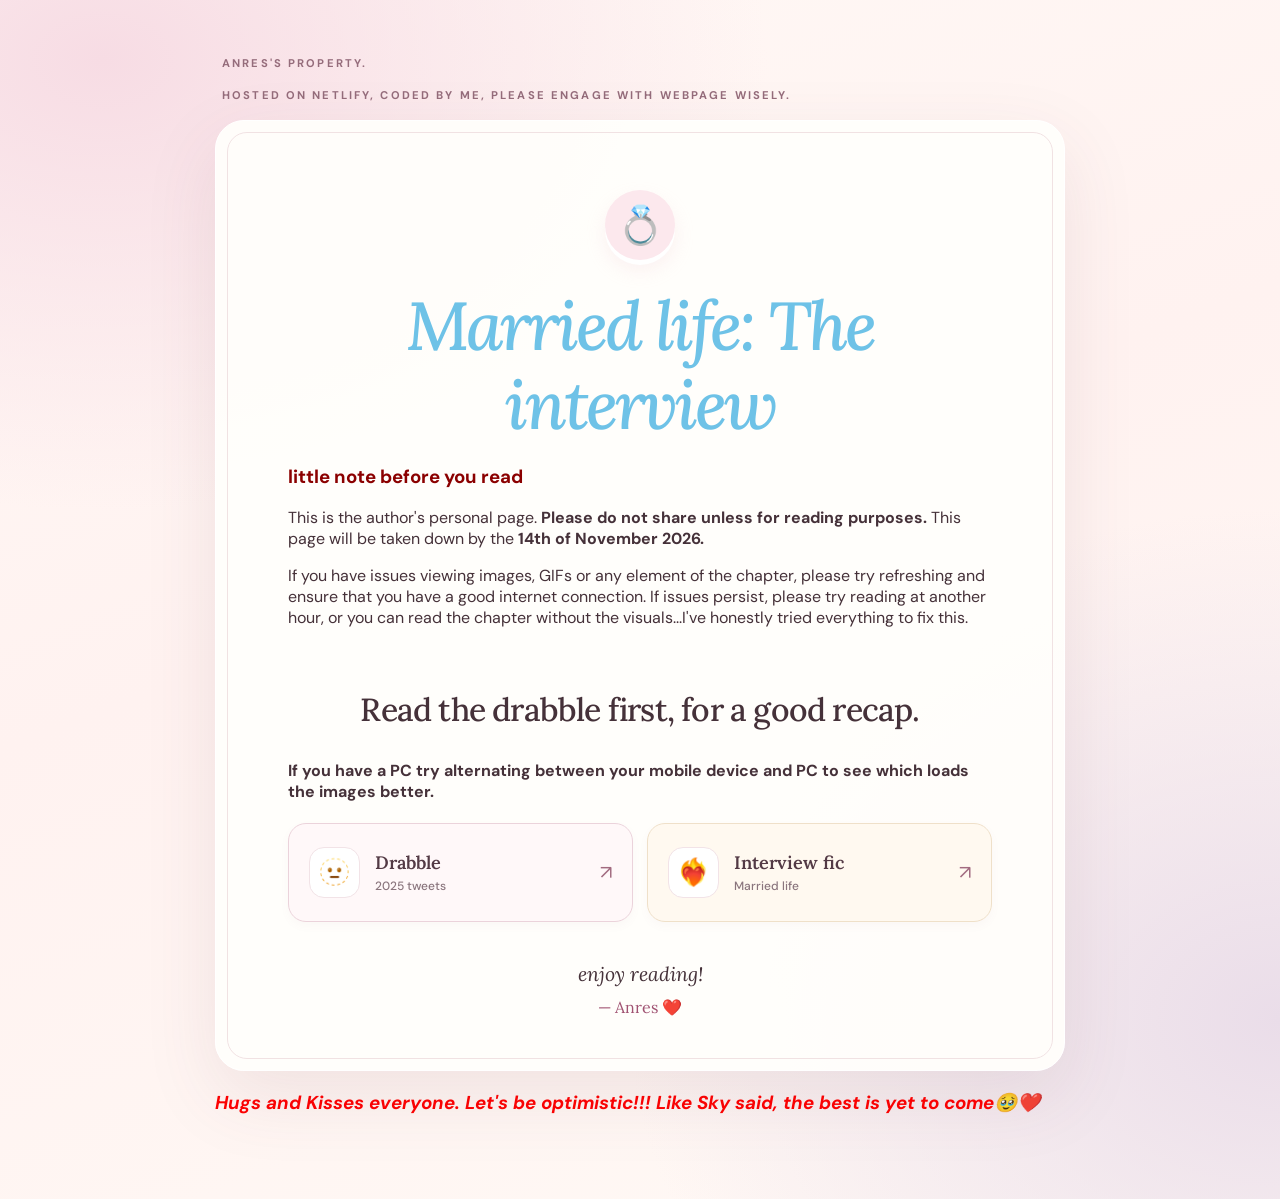
==== index.html @ f1b10a04 "moved files" ====
<!DOCTYPE html>
<html lang="en">
<head>
  <meta charset="UTF-8">
  <meta name="viewport" content="width=device-width, initial-scale=1.0">
  <meta name="robots" content="noindex, nofollow, noarchive">
  <meta name="theme-color" content="#fff7f4">
  <meta name="description" content="A personal reading page for Boyfriend Applications, by Anres.">
  <title>SkyNani Interview ♡ | Anres</title>
  <link rel="preconnect" href="https://fonts.googleapis.com">
  <link rel="preconnect" href="https://fonts.gstatic.com" crossorigin>
  <link href="https://fonts.googleapis.com/css2?family=DM+Sans:wght@400;500;600;700&family=Lora:ital,wght@0,400;0,500;0,600;1,400;1,500&display=swap" rel="stylesheet">
  <style>
    :root {
      color-scheme: light;
      --ink: #453139;
      --muted: #79676e;
      --rose: #6ec2e7;
      --line: #e9d3d9;
      --paper: #fffefa;
      --shadow: 0 26px 75px rgba(110, 61, 77, .10);
    }
    * { box-sizing: border-box; }
    html { scroll-behavior: smooth; }
    body {
      min-height: 100vh;
      margin: 0;
      color: var(--ink);
      font-family: "DM Sans", "Avenir Next", Arial, sans-serif;
      background:
        radial-gradient(ellipse 65% 47% at 8% 5%, #f7dce4 0, transparent 80%),
        radial-gradient(ellipse 60% 50% at 100% 85%, #eadde9 0, transparent 85%),
        linear-gradient(160deg, #fff9f6 0%, #fff2f0 45%, #fff9f5 100%);
    }
    body::before {
      content: ""; position: fixed; inset: 0; z-index: -1; pointer-events: none;
      background-image: radial-gradient(#b9869660 .65px, transparent .65px);
      background-size: 22px 22px; opacity: .16;
    }
    a { -webkit-tap-highlight-color: transparent; }
    .site {
      width: min(100% - 32px, 850px);
      margin: 56px auto 45px;
    }
    .topline {
      display: flex; align-items: center; justify-content: space-between;
      gap: 12px; margin-bottom: 18px; padding: 0 7px;
      font-size: .70rem; font-weight: 700; letter-spacing: .19em; text-transform: uppercase;
      color: #956c7b;
    }
    .topline .small-heart { font-size: 1.4rem; letter-spacing: 0; color: #b85f84; }
    .paper {
      position: relative; overflow: hidden; border-radius: 29px;
      background: rgba(255,254,251,.94); border: 1px solid #ffffff;
      box-shadow: var(--shadow); padding: 69px 72px 52px;
    }
    .paper::before {
      content: ""; position: absolute; inset: 11px;
      border: 1px solid #f1e2e3; border-radius: 20px;
      pointer-events: none;
    }
    .shine {
      width: 70px; height: 70px; border-radius: 50%;
      background: #fce8ed; display: grid; place-items: center;
      font-size: 2.35rem; color: var(--rose); margin: 0 auto 27px;
      box-shadow: 0 5px 0 #fff, 0 10px 20px #eab7c333;
    }
    .hero { text-align: center; }
    .eyebrow {
      margin: 0 0 13px; color: var(--rose);
      font-size: .70rem; font-weight: 700; text-transform: uppercase;
      letter-spacing: .23em;
    }
    h1 {
      font-family: "Lora", "Iowan Old Style", Georgia, serif;
      font-weight: 500; letter-spacing: -.045em;
      font-size: clamp(2.6rem, 6.4vw, 4.25rem);
      line-height: 1.16; margin: 0 auto 19px; max-width: 680px;
    }
    h1 .first { display: block; font-size: .58em; letter-spacing: -.02em; font-weight: 400; margin-bottom: 7px; color:#886b76; }
    h1 .title-pink { color: var(--rose); font-style: italic; }
    .little-deco {
      margin: 0 auto 24px; display: flex; align-items: center;
      justify-content: center; gap: 14px; color: #b16e87;
      font-size: .95rem;
    }
    .little-deco::before, .little-deco::after {
      content: ""; height: 1px; width: 63px; background: #e8bdcb;
    }
    .intro {
      font-family: "Lora", Georgia, serif; font-size: 1.07rem;
      line-height: 1.7; color: #70a9de; margin: 0 auto 41px;
    }
    .notice {
      border: 1px solid #efd7dc;
      background: linear-gradient(145deg, #fff9f7, #fdf0f3);
      border-radius: 19px; padding: 26px 30px;
      max-width: 670px; margin: 0 auto;
    }
    .notice-title {
      display: flex; align-items: center; gap: 10px;
      margin: 0 0 14px; font-size: .88rem; font-weight: 700;
      color: #8d4965; letter-spacing: .025em;
    }
    .notice-title .emoji { font-size: 1.12rem; }
    .notice p {
      margin: 0 0 13px; font-size: .94rem; line-height: 1.85;
      color: #67545e;
    }
    .notice p:last-child { margin-bottom: 0; }
    .notice strong { color: #5cc6d4; }
    .chapters { padding-top: 44px; }
    .section-overline { font-size: .68rem; font-weight: 700; letter-spacing: .19em; color: #ad6b82; text-transform: uppercase; text-align: center; margin: 0 0 10px; }
    h2 { font: 500 clamp(1.5rem, 3.4vw, 2rem)/1.35 "Lora", Georgia,serif; text-align:center; letter-spacing: -.025em; margin: 0 0 28px; }
    .chapter-grid { display: grid; grid-template-columns: repeat(2, minmax(0, 1fr)); gap: 14px; }
    .chapter-link {
      position: relative;
      display: flex; align-items: center; gap: 15px;
      border-radius: 18px; padding: 19px 20px;
      border: 1px solid #ebd3db;
      background: #fff8f9;
      color: #533a45;
      text-decoration: none;
      min-height: 99px;
      box-shadow: 0 4px 10px #9e6a7e0a;
      transition: background .2s ease, transform .2s ease, box-shadow .2s ease, border-color .2s ease;
    }
    .chapter-link:nth-child(2) { background: #fff9f0; border-color: #efe0c9; }
    .chapter-link:nth-child(3) { background: #f7f6ff; border-color: #dfd9ed; }
    .chapter-link:nth-child(4) { background: #f3faf7; border-color: #cee9dd; }
    .chapter-link:hover { transform: translateY(-4px); box-shadow: 0 12px 28px #8b4d6a24; background: #fff; border-color: #bc8fa3; }
    .chapter-link:focus-visible { outline: 3px solid #9c5376; outline-offset: 3px; }
    .chapter-emoji {
      width: 51px; height: 51px; flex: 0 0 51px;
      background: #fff; border: 1px solid #f2e3e7;
      display: grid; place-items: center; border-radius: 15px;
      font-size: 1.65rem;
    }
    .chapter-text { min-width: 0; flex: 1; display: flex; flex-direction: column; gap: 4px; }
    .chapter-title { font-family: "Lora", Georgia, serif; font-size: 1.13rem; font-weight: 600; }
    .chapter-sub { font-size: .75rem; color: #8a757d; font-weight: 500; }
    .chapter-arrow { font-size: 1.22rem; color: #a26b80; }
    .closing { text-align: center; padding-top: 39px; }
    .closing p { font-family: "Lora", Georgia, serif; font-style: italic; font-size: 1.22rem; margin: 0 0 11px; }
    .signature { font-family: "Lora", Georgia, serif; font-size: 1rem; color: #a05272; }
    .bottom { text-align:center; margin-top: 26px; font-size: .73rem; color:#a58b95; }
    @media (max-width: 700px) {
      .site { margin-top: 27px; width: min(100% - 20px, 550px); }
      .paper { padding: 48px 23px 37px; border-radius: 22px; }
      .paper::before { inset: 7px; border-radius: 16px; }
      .notice { padding: 23px 19px; }
      .chapter-grid { grid-template-columns: 1fr; }
      .chapter-link { min-height: 83px; }
      .topline { letter-spacing: .12em; font-size: .63rem; }
    }
    @media (prefers-reduced-motion: reduce) {
      *, *::before, *::after { scroll-behavior: auto !important; transition: none !important; }
    }
  </style>
</head>
<body>
  <main class="site">
    <div class="topline"><span>anres's property.</span></div>
    <div class="topline"><span>hosted on netlify, coded by me, please engage with webpage wisely.</span></div>
    <article class="paper">
      <header class="hero">
        <div class="shine" aria-hidden="true">💍</div>
        <h1><span class="title-pink">Married life: The interview</span></h1>
      </header>

     <span class="emoji" aria-hidden="true"></span> <h3 style="color: darkred;">little note before you read</h3> </h2>
        <p>This is the author's personal page. <strong>Please do not share unless for reading purposes.</strong> This page will be taken down by the <strong>14th of November 2026.</strong></p>
        <p>If you have issues viewing images, GIFs or any element of the chapter, please try refreshing and ensure that you have a good internet connection. If issues persist, please try reading at another hour, or you can read the chapter without the visuals...I've honestly tried everything to fix this.</p>
   
      <nav class="chapters" aria-labelledby="chapter-title">
        <h2 id="chapter-title">Read the drabble first, for a good recap.</h2>
        <h4 id="chapter-title">If you have a PC try alternating between your mobile device and PC to see which loads the images better.</h4>
        <div class="chapter-grid">
          <a class="chapter-link" href="./Married_AU/main1.html"><span class="chapter-emoji" aria-hidden="true">🫥</span><span class="chapter-text"><span class="chapter-title">Drabble</span><span class="chapter-sub">2025 tweets</span></span><span class="chapter-arrow" aria-hidden="true">↗</span></a>
          <a class="chapter-link" href="./Married_AU/main2.html"><span class="chapter-emoji" aria-hidden="true">❤️‍🔥</span><span class="chapter-text"><span class="chapter-title">Interview fic</span><span class="chapter-sub">Married life</span></span><span class="chapter-arrow" aria-hidden="true">↗</span></a>
        </div>
      </nav>
      <footer class="closing"><p>enjoy reading!</p><span class="signature">— Anres ❤️</span></footer>
    </article>

    <h3 style="color: red;"><i>Hugs and Kisses everyone. Let's be optimistic!!! Like Sky said, the best is yet to come🥹❤️</i></h1>
      <figure>
        <img src="https://media1.tenor.com/m/8Z831kG3ZToAAAAd/the-best-is-yet-to-come-bts.gif" alt="">
      </figure>
  </main>
</body>
</html>
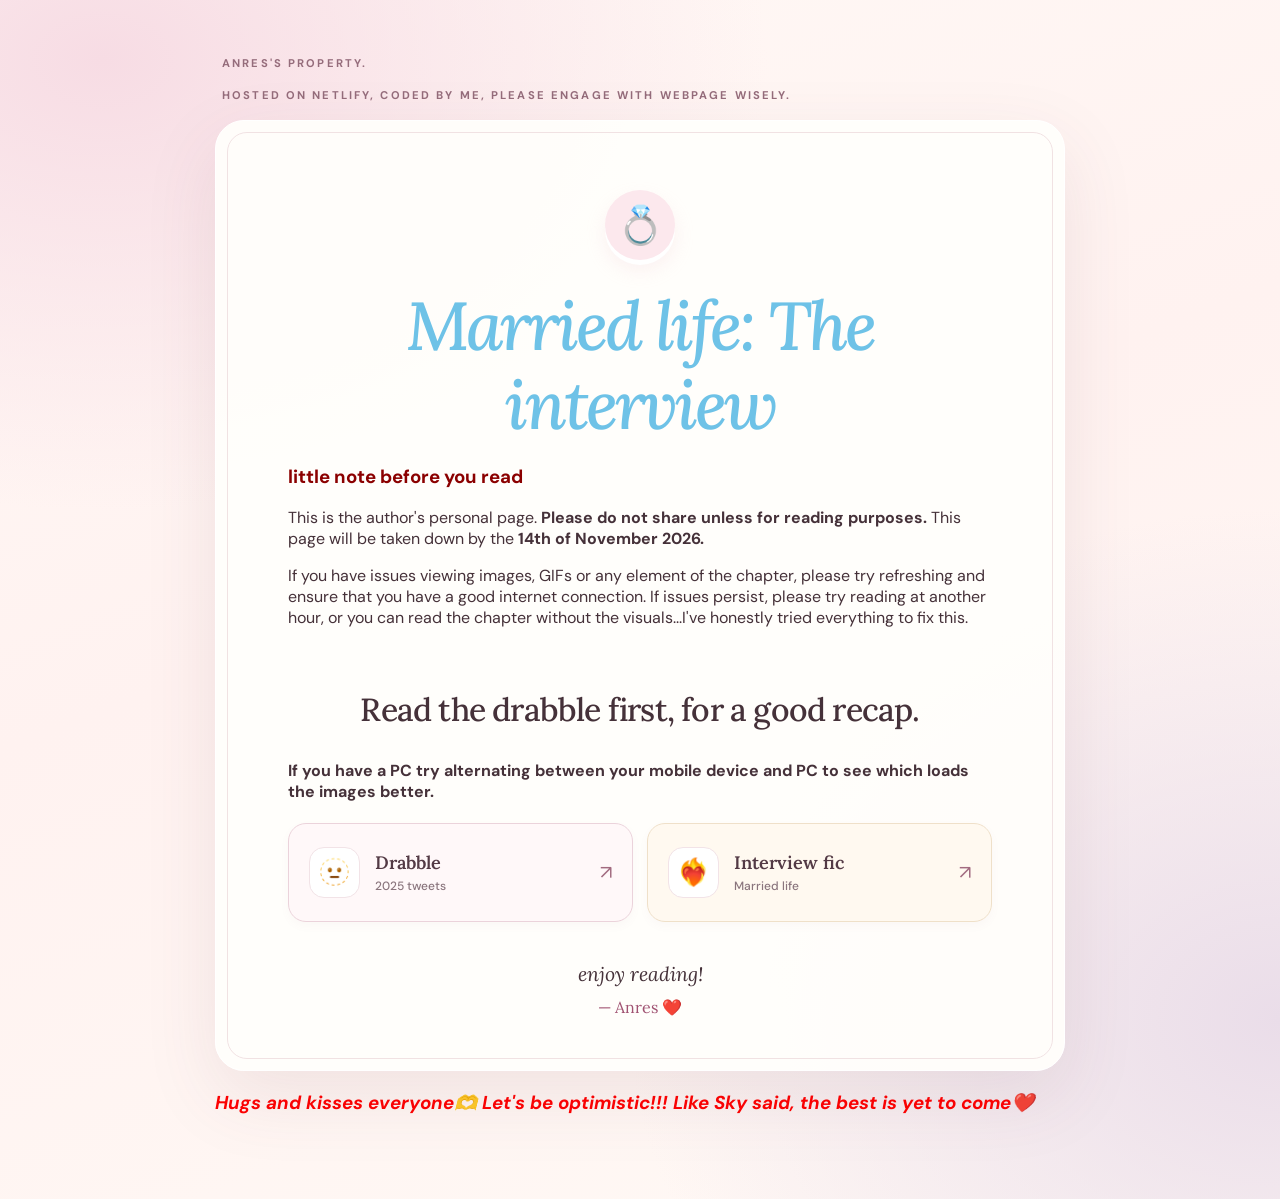
==== commit 4705c07a: "made chnages" ====
--- a/index.html
+++ b/index.html
@@ -183,7 +183,7 @@
       <footer class="closing"><p>enjoy reading!</p><span class="signature">— Anres ❤️</span></footer>
     </article>
 
-    <h3 style="color: red;"><i>Hugs and Kisses everyone. Let's be optimistic!!! Like Sky said, the best is yet to come🥹❤️</i></h1>
+    <h3 style="color: red;"><i>Hugs and kisses everyone🫶 Let's be optimistic!!! Like Sky said, the best is yet to come❤️</i></h1>
       <figure>
         <img src="https://media1.tenor.com/m/8Z831kG3ZToAAAAd/the-best-is-yet-to-come-bts.gif" alt="">
       </figure>
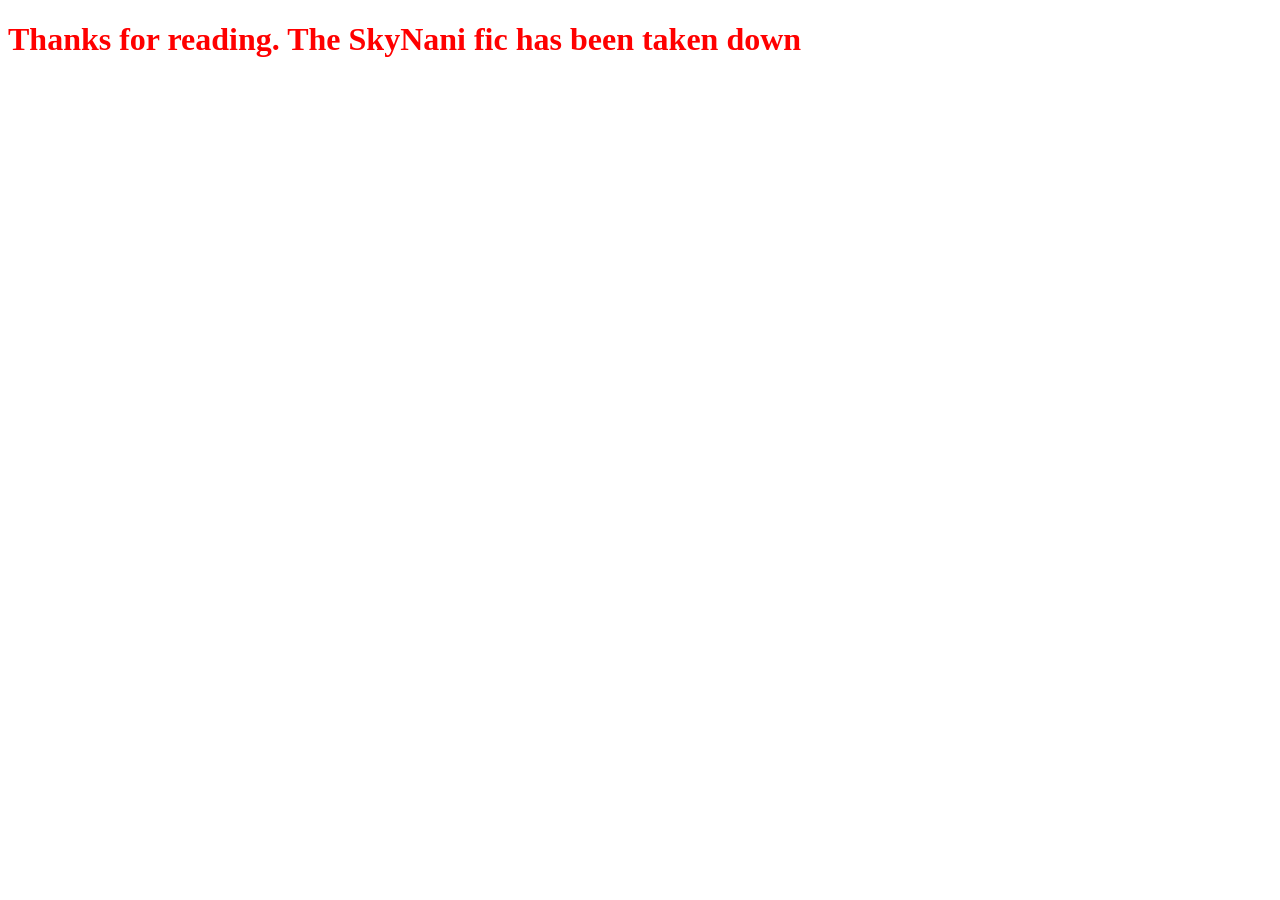
==== commit f1b400cb: "made chnages" ====
--- a/index.html
+++ b/index.html
@@ -1,192 +1,11 @@
 <!DOCTYPE html>
 <html lang="en">
 <head>
-  <meta charset="UTF-8">
-  <meta name="viewport" content="width=device-width, initial-scale=1.0">
-  <meta name="robots" content="noindex, nofollow, noarchive">
-  <meta name="theme-color" content="#fff7f4">
-  <meta name="description" content="A personal reading page for Boyfriend Applications, by Anres.">
-  <title>SkyNani Interview ♡ | Anres</title>
-  <link rel="preconnect" href="https://fonts.googleapis.com">
-  <link rel="preconnect" href="https://fonts.gstatic.com" crossorigin>
-  <link href="https://fonts.googleapis.com/css2?family=DM+Sans:wght@400;500;600;700&family=Lora:ital,wght@0,400;0,500;0,600;1,400;1,500&display=swap" rel="stylesheet">
-  <style>
-    :root {
-      color-scheme: light;
-      --ink: #453139;
-      --muted: #79676e;
-      --rose: #6ec2e7;
-      --line: #e9d3d9;
-      --paper: #fffefa;
-      --shadow: 0 26px 75px rgba(110, 61, 77, .10);
-    }
-    * { box-sizing: border-box; }
-    html { scroll-behavior: smooth; }
-    body {
-      min-height: 100vh;
-      margin: 0;
-      color: var(--ink);
-      font-family: "DM Sans", "Avenir Next", Arial, sans-serif;
-      background:
-        radial-gradient(ellipse 65% 47% at 8% 5%, #f7dce4 0, transparent 80%),
-        radial-gradient(ellipse 60% 50% at 100% 85%, #eadde9 0, transparent 85%),
-        linear-gradient(160deg, #fff9f6 0%, #fff2f0 45%, #fff9f5 100%);
-    }
-    body::before {
-      content: ""; position: fixed; inset: 0; z-index: -1; pointer-events: none;
-      background-image: radial-gradient(#b9869660 .65px, transparent .65px);
-      background-size: 22px 22px; opacity: .16;
-    }
-    a { -webkit-tap-highlight-color: transparent; }
-    .site {
-      width: min(100% - 32px, 850px);
-      margin: 56px auto 45px;
-    }
-    .topline {
-      display: flex; align-items: center; justify-content: space-between;
-      gap: 12px; margin-bottom: 18px; padding: 0 7px;
-      font-size: .70rem; font-weight: 700; letter-spacing: .19em; text-transform: uppercase;
-      color: #956c7b;
-    }
-    .topline .small-heart { font-size: 1.4rem; letter-spacing: 0; color: #b85f84; }
-    .paper {
-      position: relative; overflow: hidden; border-radius: 29px;
-      background: rgba(255,254,251,.94); border: 1px solid #ffffff;
-      box-shadow: var(--shadow); padding: 69px 72px 52px;
-    }
-    .paper::before {
-      content: ""; position: absolute; inset: 11px;
-      border: 1px solid #f1e2e3; border-radius: 20px;
-      pointer-events: none;
-    }
-    .shine {
-      width: 70px; height: 70px; border-radius: 50%;
-      background: #fce8ed; display: grid; place-items: center;
-      font-size: 2.35rem; color: var(--rose); margin: 0 auto 27px;
-      box-shadow: 0 5px 0 #fff, 0 10px 20px #eab7c333;
-    }
-    .hero { text-align: center; }
-    .eyebrow {
-      margin: 0 0 13px; color: var(--rose);
-      font-size: .70rem; font-weight: 700; text-transform: uppercase;
-      letter-spacing: .23em;
-    }
-    h1 {
-      font-family: "Lora", "Iowan Old Style", Georgia, serif;
-      font-weight: 500; letter-spacing: -.045em;
-      font-size: clamp(2.6rem, 6.4vw, 4.25rem);
-      line-height: 1.16; margin: 0 auto 19px; max-width: 680px;
-    }
-    h1 .first { display: block; font-size: .58em; letter-spacing: -.02em; font-weight: 400; margin-bottom: 7px; color:#886b76; }
-    h1 .title-pink { color: var(--rose); font-style: italic; }
-    .little-deco {
-      margin: 0 auto 24px; display: flex; align-items: center;
-      justify-content: center; gap: 14px; color: #b16e87;
-      font-size: .95rem;
-    }
-    .little-deco::before, .little-deco::after {
-      content: ""; height: 1px; width: 63px; background: #e8bdcb;
-    }
-    .intro {
-      font-family: "Lora", Georgia, serif; font-size: 1.07rem;
-      line-height: 1.7; color: #70a9de; margin: 0 auto 41px;
-    }
-    .notice {
-      border: 1px solid #efd7dc;
-      background: linear-gradient(145deg, #fff9f7, #fdf0f3);
-      border-radius: 19px; padding: 26px 30px;
-      max-width: 670px; margin: 0 auto;
-    }
-    .notice-title {
-      display: flex; align-items: center; gap: 10px;
-      margin: 0 0 14px; font-size: .88rem; font-weight: 700;
-      color: #8d4965; letter-spacing: .025em;
-    }
-    .notice-title .emoji { font-size: 1.12rem; }
-    .notice p {
-      margin: 0 0 13px; font-size: .94rem; line-height: 1.85;
-      color: #67545e;
-    }
-    .notice p:last-child { margin-bottom: 0; }
-    .notice strong { color: #5cc6d4; }
-    .chapters { padding-top: 44px; }
-    .section-overline { font-size: .68rem; font-weight: 700; letter-spacing: .19em; color: #ad6b82; text-transform: uppercase; text-align: center; margin: 0 0 10px; }
-    h2 { font: 500 clamp(1.5rem, 3.4vw, 2rem)/1.35 "Lora", Georgia,serif; text-align:center; letter-spacing: -.025em; margin: 0 0 28px; }
-    .chapter-grid { display: grid; grid-template-columns: repeat(2, minmax(0, 1fr)); gap: 14px; }
-    .chapter-link {
-      position: relative;
-      display: flex; align-items: center; gap: 15px;
-      border-radius: 18px; padding: 19px 20px;
-      border: 1px solid #ebd3db;
-      background: #fff8f9;
-      color: #533a45;
-      text-decoration: none;
-      min-height: 99px;
-      box-shadow: 0 4px 10px #9e6a7e0a;
-      transition: background .2s ease, transform .2s ease, box-shadow .2s ease, border-color .2s ease;
-    }
-    .chapter-link:nth-child(2) { background: #fff9f0; border-color: #efe0c9; }
-    .chapter-link:nth-child(3) { background: #f7f6ff; border-color: #dfd9ed; }
-    .chapter-link:nth-child(4) { background: #f3faf7; border-color: #cee9dd; }
-    .chapter-link:hover { transform: translateY(-4px); box-shadow: 0 12px 28px #8b4d6a24; background: #fff; border-color: #bc8fa3; }
-    .chapter-link:focus-visible { outline: 3px solid #9c5376; outline-offset: 3px; }
-    .chapter-emoji {
-      width: 51px; height: 51px; flex: 0 0 51px;
-      background: #fff; border: 1px solid #f2e3e7;
-      display: grid; place-items: center; border-radius: 15px;
-      font-size: 1.65rem;
-    }
-    .chapter-text { min-width: 0; flex: 1; display: flex; flex-direction: column; gap: 4px; }
-    .chapter-title { font-family: "Lora", Georgia, serif; font-size: 1.13rem; font-weight: 600; }
-    .chapter-sub { font-size: .75rem; color: #8a757d; font-weight: 500; }
-    .chapter-arrow { font-size: 1.22rem; color: #a26b80; }
-    .closing { text-align: center; padding-top: 39px; }
-    .closing p { font-family: "Lora", Georgia, serif; font-style: italic; font-size: 1.22rem; margin: 0 0 11px; }
-    .signature { font-family: "Lora", Georgia, serif; font-size: 1rem; color: #a05272; }
-    .bottom { text-align:center; margin-top: 26px; font-size: .73rem; color:#a58b95; }
-    @media (max-width: 700px) {
-      .site { margin-top: 27px; width: min(100% - 20px, 550px); }
-      .paper { padding: 48px 23px 37px; border-radius: 22px; }
-      .paper::before { inset: 7px; border-radius: 16px; }
-      .notice { padding: 23px 19px; }
-      .chapter-grid { grid-template-columns: 1fr; }
-      .chapter-link { min-height: 83px; }
-      .topline { letter-spacing: .12em; font-size: .63rem; }
-    }
-    @media (prefers-reduced-motion: reduce) {
-      *, *::before, *::after { scroll-behavior: auto !important; transition: none !important; }
-    }
-  </style>
+    <meta charset="UTF-8">
+    <meta name="viewport" content="width=device-width, initial-scale=1.0">
+    <title>Webpage Down</title>
 </head>
 <body>
-  <main class="site">
-    <div class="topline"><span>anres's property.</span></div>
-    <div class="topline"><span>hosted on netlify, coded by me, please engage with webpage wisely.</span></div>
-    <article class="paper">
-      <header class="hero">
-        <div class="shine" aria-hidden="true">💍</div>
-        <h1><span class="title-pink">Married life: The interview</span></h1>
-      </header>
-
-     <span class="emoji" aria-hidden="true"></span> <h3 style="color: darkred;">little note before you read</h3> </h2>
-        <p>This is the author's personal page. <strong>Please do not share unless for reading purposes.</strong> This page will be taken down by the <strong>14th of November 2026.</strong></p>
-        <p>If you have issues viewing images, GIFs or any element of the chapter, please try refreshing and ensure that you have a good internet connection. If issues persist, please try reading at another hour, or you can read the chapter without the visuals...I've honestly tried everything to fix this.</p>
-   
-      <nav class="chapters" aria-labelledby="chapter-title">
-        <h2 id="chapter-title">Read the drabble first, for a good recap.</h2>
-        <h4 id="chapter-title">If you have a PC try alternating between your mobile device and PC to see which loads the images better.</h4>
-        <div class="chapter-grid">
-          <a class="chapter-link" href="./Married_AU/main1.html"><span class="chapter-emoji" aria-hidden="true">🫥</span><span class="chapter-text"><span class="chapter-title">Drabble</span><span class="chapter-sub">2025 tweets</span></span><span class="chapter-arrow" aria-hidden="true">↗</span></a>
-          <a class="chapter-link" href="./Married_AU/main2.html"><span class="chapter-emoji" aria-hidden="true">❤️‍🔥</span><span class="chapter-text"><span class="chapter-title">Interview fic</span><span class="chapter-sub">Married life</span></span><span class="chapter-arrow" aria-hidden="true">↗</span></a>
-        </div>
-      </nav>
-      <footer class="closing"><p>enjoy reading!</p><span class="signature">— Anres ❤️</span></footer>
-    </article>
-
-    <h3 style="color: red;"><i>Hugs and kisses everyone🫶 Let's be optimistic!!! Like Sky said, the best is yet to come❤️</i></h1>
-      <figure>
-        <img src="https://media1.tenor.com/m/8Z831kG3ZToAAAAd/the-best-is-yet-to-come-bts.gif" alt="">
-      </figure>
-  </main>
+    <h1 style="color: red;">Thanks for reading. The SkyNani fic has been taken down</h1>
 </body>
-</html>
+</html>
